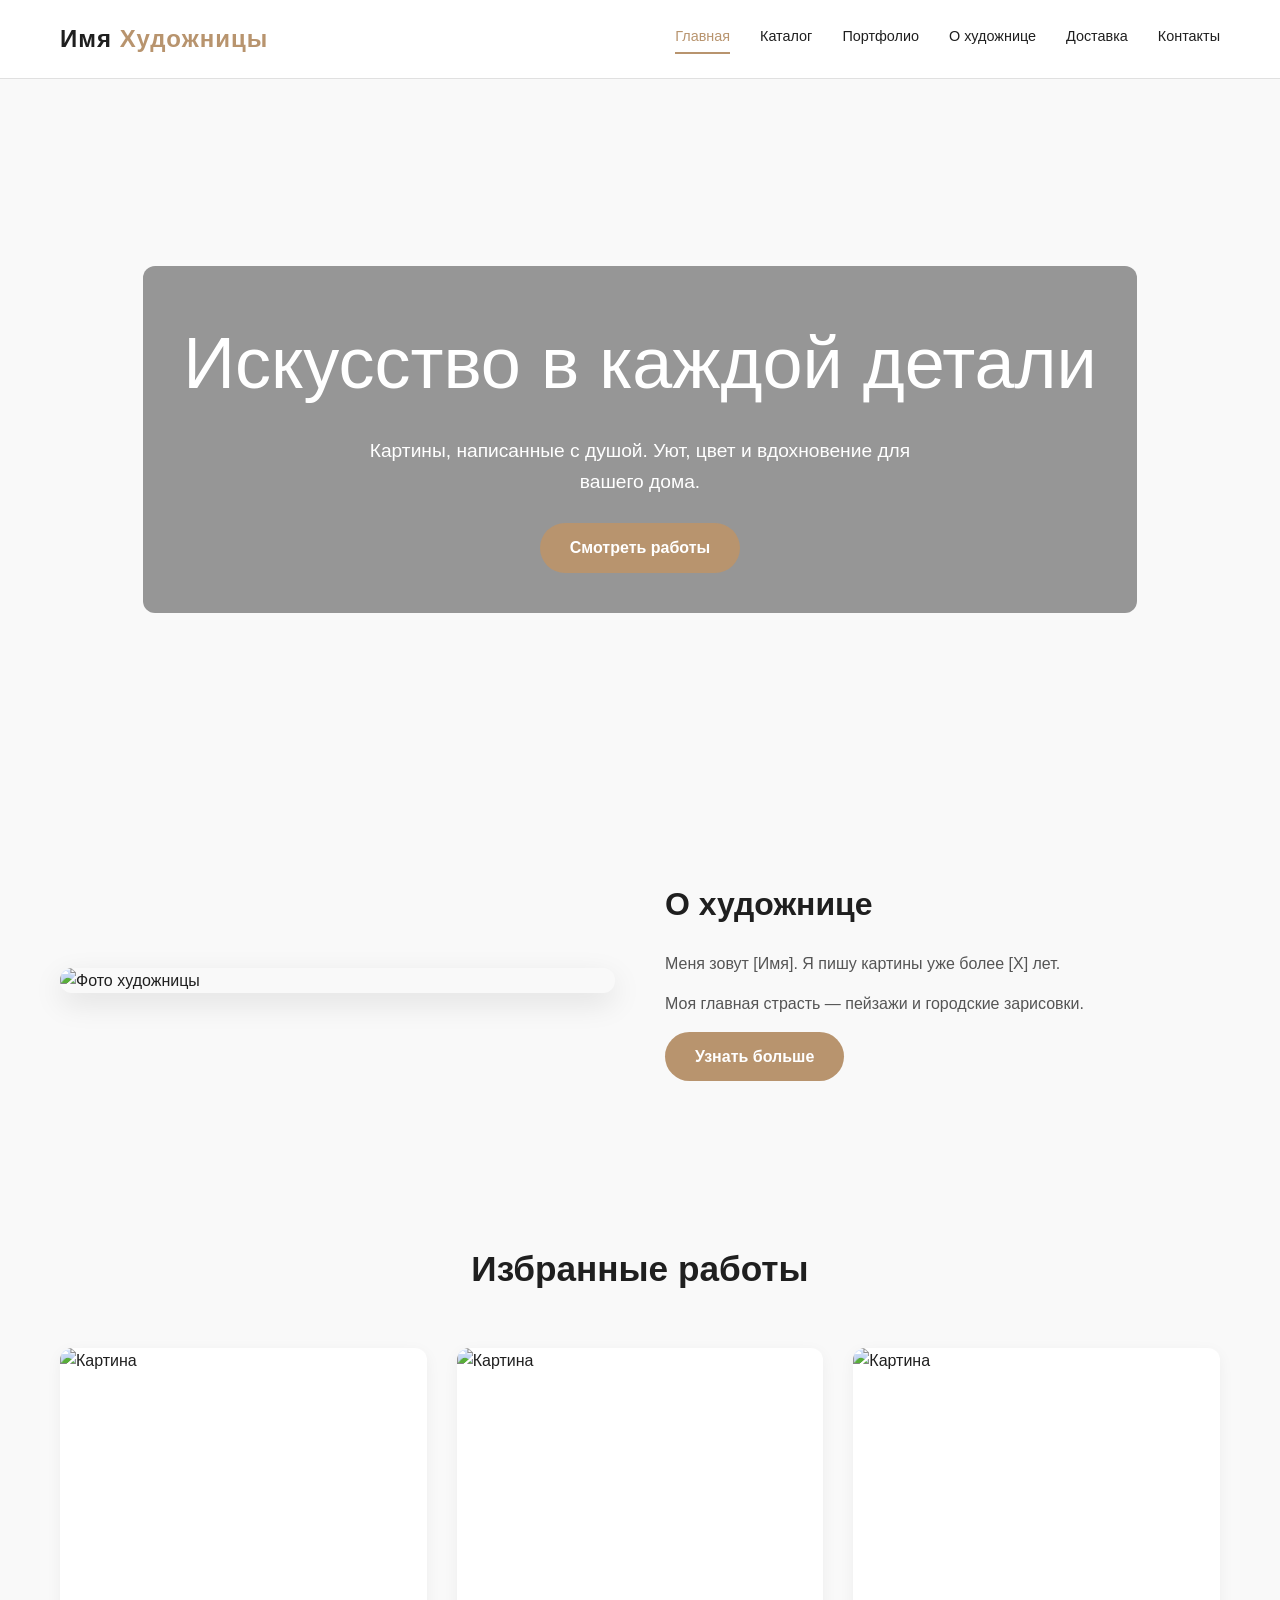
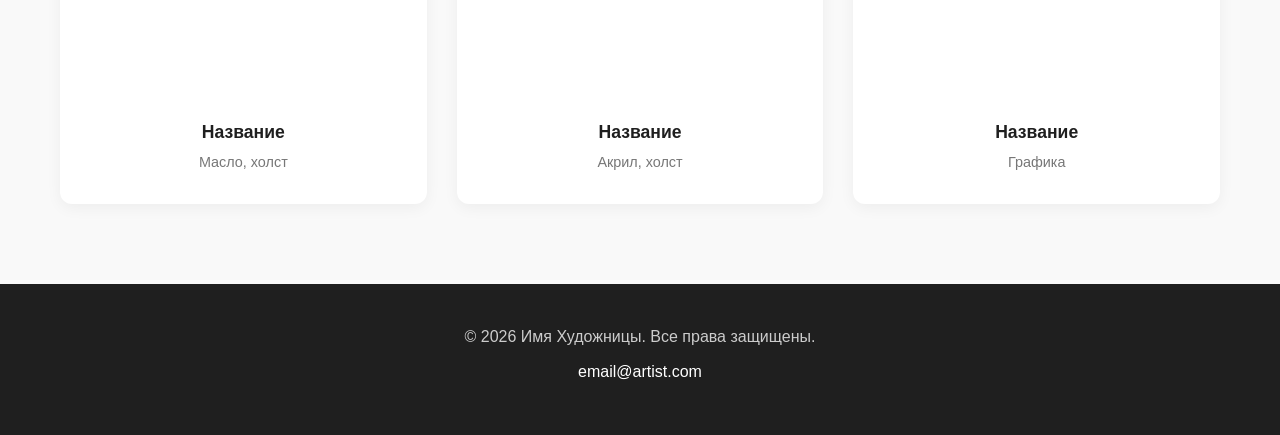
==== index.html @ fec24846 "Add files via upload" ====
<!doctype html>
<html lang="ru">
  <head>
    <meta charset="UTF-8" />
    <meta name="viewport" content="width=device-width, initial-scale=1.0" />
    <title>Художница | Главная</title>
    <!-- Путь к CSS теперь через assets/ -->
    <link rel="stylesheet" href="assets/css/style.css" />
  </head>
  <body>
    <header class="main-header">
      <div class="container main-nav">
        <div class="logo">Имя <span>Художницы</span></div>
        <nav class="nav-links">
          <a href="index.html" class="active">Главная</a>
          <a href="catalog.html">Каталог</a>
          <a href="portfolio.html">Портфолио</a>
          <a href="about.html">О художнице</a>
          <a href="delivery.html">Доставка</a>
          <a href="contacts.html">Контакты</a>
        </nav>
      </div>
    </header>

    <section class="hero">
      <div class="hero-overlay">
        <h1>Искусство в каждой детали</h1>
        <p>
          Картины, написанные с душой. Уют, цвет и вдохновение для вашего дома.
        </p>
        <a href="catalog.html" class="btn">Смотреть работы</a>
      </div>
    </section>

    <section class="about">
      <div class="container about-grid">
        <div class="about-img">
          <!-- Картинка теперь через assets/img/ -->
          <img src="assets/img/artist-photo.jpg" alt="Фото художницы" />
        </div>
        <div class="about-text">
          <h2>О художнице</h2>
          <p>Меня зовут [Имя]. Я пишу картины уже более [X] лет.</p>
          <p>Моя главная страсть — пейзажи и городские зарисовки.</p>
          <a href="about.html" class="btn">Узнать больше</a>
        </div>
      </div>
    </section>

    <section>
      <div class="container">
        <h2 class="section-title">Избранные работы</h2>
        <div class="art-grid">
          <div class="art-card">
            <img src="assets/img/painting-1.jpg" alt="Картина" />
            <div class="art-info">
              <h3>Название</h3>
              <p>Масло, холст</p>
            </div>
          </div>
          <div class="art-card">
            <img src="assets/img/painting-2.jpg" alt="Картина" />
            <div class="art-info">
              <h3>Название</h3>
              <p>Акрил, холст</p>
            </div>
          </div>
          <div class="art-card">
            <img src="assets/img/painting-3.jpg" alt="Картина" />
            <div class="art-info">
              <h3>Название</h3>
              <p>Графика</p>
            </div>
          </div>
        </div>
      </div>
    </section>

    <footer>
      <div class="container">
        <p>&copy; 2026 Имя Художницы. Все права защищены.</p>
        <p><a href="mailto:email@artist.com">email@artist.com</a></p>
      </div>
    </footer>
  </body>
</html>
---- assets/css/style.css ----
/* ========== ГЛОБАЛЬНЫЕ СТИЛИ ========== */
* {
  margin: 0;
  padding: 0;
  box-sizing: border-box;
}

:root {
  --color-dark: #1f1f1f;
  --color-light: #f9f9f9;
  --color-gray: #e0e0e0;
  --color-accent: #b8946e;
  --font-main: 'Montserrat', sans-serif;
}

body {
  font-family: var(--font-main);
  color: var(--color-dark);
  background-color: var(--color-light);
  line-height: 1.6;
}

.container {
  max-width: 1200px;
  margin: 0 auto;
  padding: 0 20px;
}

a {
  text-decoration: none;
  color: inherit;
}

img {
  max-width: 100%;
  display: block;
}

/* ========== ШАПКА ========== */
.main-header {
  background-color: #fff;
  border-bottom: 1px solid var(--color-gray);
  padding: 20px 0;
  position: sticky;
  top: 0;
  z-index: 100;
}

.main-nav {
  display: flex;
  align-items: center;
  justify-content: space-between;
}

.logo {
  font-size: 1.5rem;
  font-weight: 700;
  letter-spacing: 1px;
  color: var(--color-dark);
}

.logo span {
  color: var(--color-accent);
}

.nav-links {
  display: flex;
  gap: 30px;
}

.nav-links a {
  font-weight: 500;
  font-size: 0.9rem;
  transition: color 0.3s;
}

.nav-links a:hover {
  color: var(--color-accent);
}

.nav-links a.active {
  color: var(--color-accent);
  border-bottom: 2px solid var(--color-accent);
  padding-bottom: 4px;
}

/* ========== HERO ========== */
.hero {
  height: 80vh;
  min-height: 500px;
  /* Путь к картинке теперь через ../img/ */
  background-image: url('../img/hero-bg.jpg');
  background-size: cover;
  background-position: center;
  display: flex;
  align-items: center;
  justify-content: center;
  text-align: center;
  color: #fff;
  position: relative;
}

.hero-overlay {
  background: rgba(0, 0, 0, 0.4);
  padding: 40px;
  border-radius: 12px;
}

.hero h1 {
  font-size: clamp(2.5rem, 6vw, 4.5rem);
  margin-bottom: 15px;
  font-weight: 300;
}

.hero p {
  font-size: clamp(1rem, 1.5vw, 1.2rem);
  max-width: 600px;
  margin: 0 auto 25px;
}

.btn {
  display: inline-block;
  padding: 12px 30px;
  background-color: var(--color-accent);
  color: #fff;
  border-radius: 30px;
  font-weight: 600;
  transition: background 0.3s, transform 0.3s;
}

.btn:hover {
  background-color: #a07d5a;
  transform: translateY(-2px);
}

/* ========== СЕТКА КАРТИН ========== */
.art-grid {
  display: grid;
  grid-template-columns: repeat(auto-fit, minmax(280px, 1fr));
  gap: 30px;
}

.art-card {
  background: #fff;
  border-radius: 12px;
  overflow: hidden;
  box-shadow: 0 4px 15px rgba(0,0,0,0.05);
  transition: transform 0.3s, box-shadow 0.3s;
}

.art-card:hover {
  transform: translateY(-5px);
  box-shadow: 0 10px 30px rgba(0,0,0,0.1);
}

.art-card img {
  width: 100%;
  height: 350px;
  object-fit: cover;
  display: block;
}

.art-info {
  padding: 20px;
  text-align: center;
}

.art-info h3 {
  font-size: 1.1rem;
  margin-bottom: 5px;
}

.art-info p {
  color: #777;
  font-size: 0.9rem;
  margin-bottom: 10px;
}

.art-price {
  font-weight: 700;
  color: var(--color-accent);
  font-size: 1.1rem;
  display: block;
}

/* ========== СЕКЦИИ ========== */
section {
  padding: 80px 0;
}

.section-title {
  text-align: center;
  font-size: 2.2rem;
  margin-bottom: 50px;
}

/* ========== О ХУДОЖНИЦЕ ========== */
.about-grid {
  display: grid;
  grid-template-columns: 1fr 1fr;
  gap: 50px;
  align-items: center;
}

.about-img img {
  border-radius: 12px;
  box-shadow: 0 10px 30px rgba(0,0,0,0.1);
}

.about-text h2 {
  font-size: 2rem;
  margin-bottom: 20px;
}

.about-text p {
  color: #555;
  margin-bottom: 15px;
}

/* ========== КАТАЛОГ ========== */
.catalog-header {
  padding: 40px 0;
  background: #fff;
}

.catalog-header h1 {
  text-align: center;
}

.filters {
  display: flex;
  justify-content: center;
  gap: 15px;
  flex-wrap: wrap;
  margin-top: 20px;
}

.filter-btn {
  padding: 8px 20px;
  background: transparent;
  border: 1px solid var(--color-gray);
  border-radius: 20px;
  cursor: pointer;
  transition: all 0.3s;
}

.filter-btn:hover, .filter-btn.active {
  background: var(--color-accent);
  color: #fff;
  border-color: var(--color-accent);
}

/* ========== ФОРМА ========== */
.contact-form {
  max-width: 600px;
  margin: 0 auto;
  display: flex;
  flex-direction: column;
  gap: 15px;
}

.contact-form input,
.contact-form textarea {
  padding: 12px 15px;
  border: 1px solid var(--color-gray);
  border-radius: 8px;
  font-family: inherit;
  font-size: 1rem;
}

.contact-form button {
  border: none;
  cursor: pointer;
}

/* ========== ФУТЕР ========== */
footer {
  background: var(--color-dark);
  color: #ccc;
  padding: 40px 0;
  text-align: center;
}

footer p {
  margin-bottom: 10px;
}

footer a {
  color: #fff;
  transition: color 0.3s;
}

footer a:hover {
  color: var(--color-accent);
}

/* ========== АДАПТИВНОСТЬ ========== */
@media (max-width: 768px) {
  .nav-links {
    gap: 15px;
    flex-wrap: wrap;
    justify-content: center;
  }
  .about-grid {
    grid-template-columns: 1fr;
  }
  .hero {
    height: 60vh;
  }
}
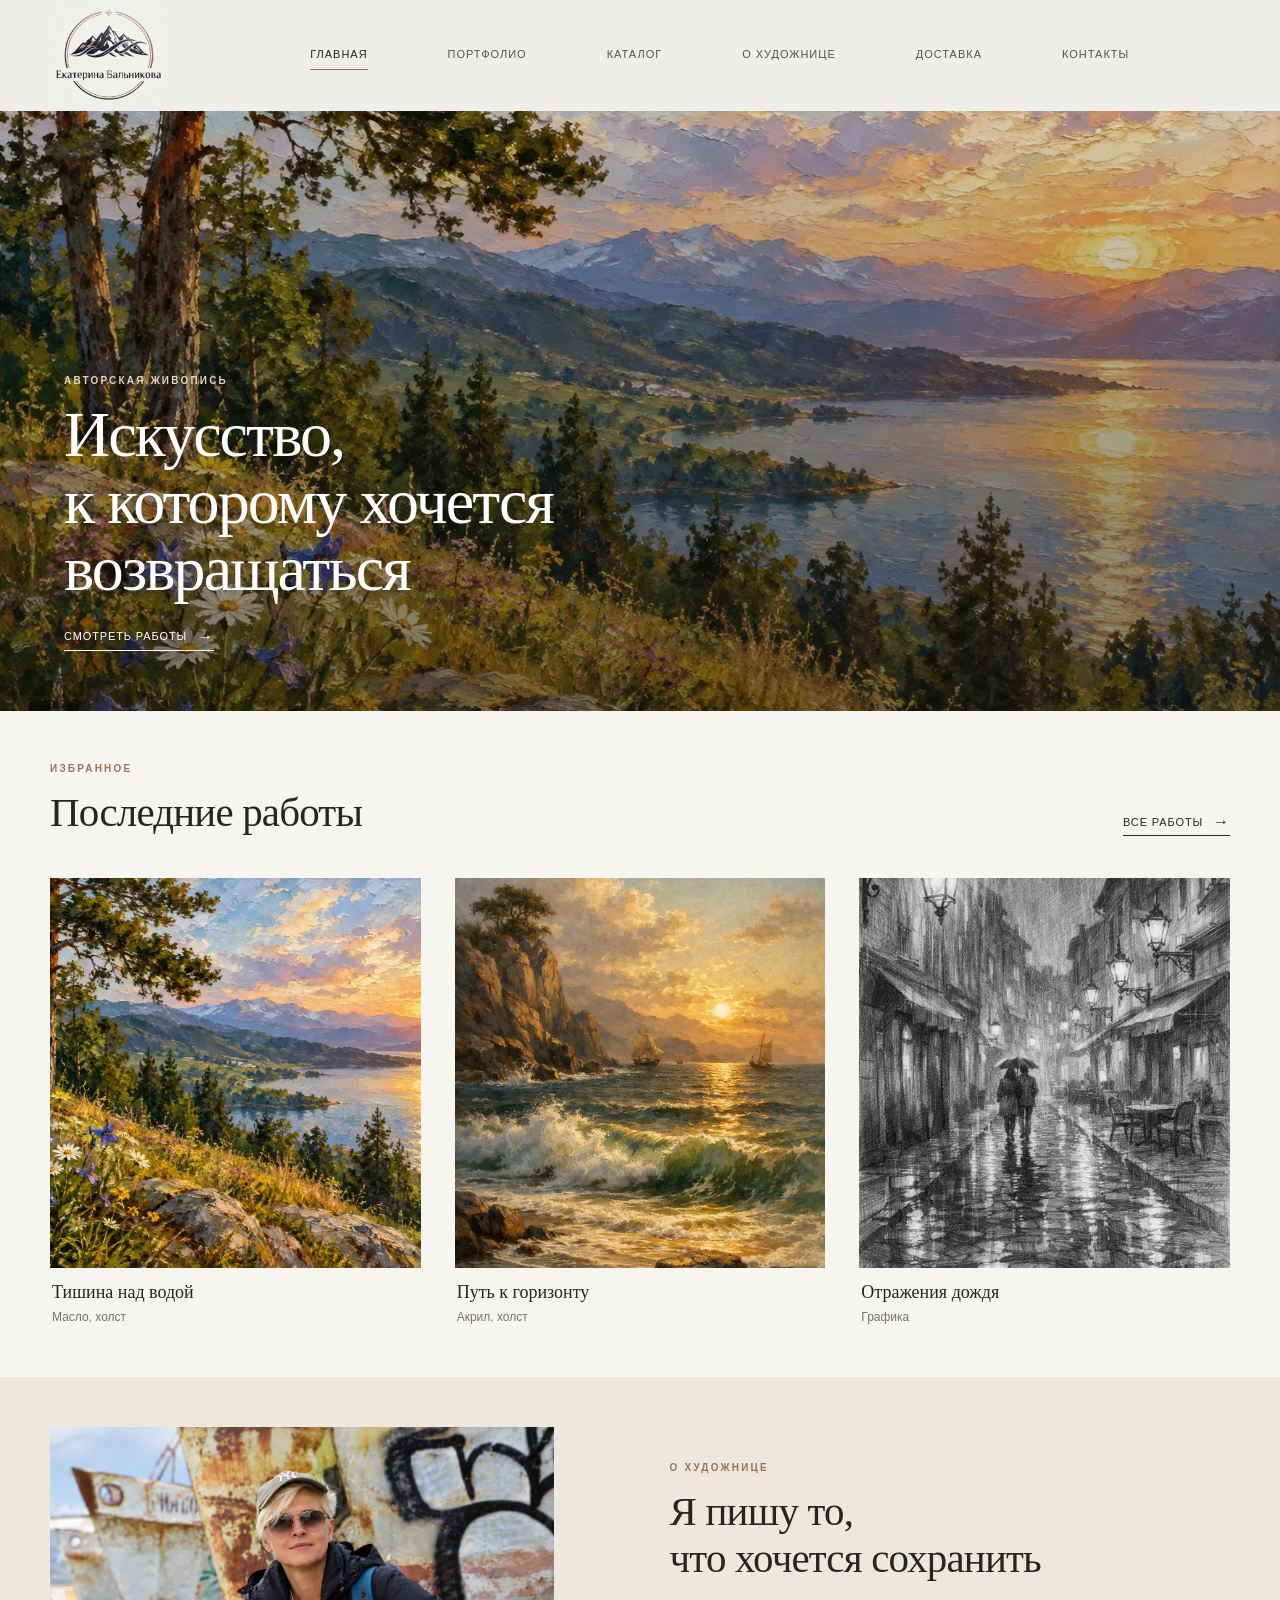
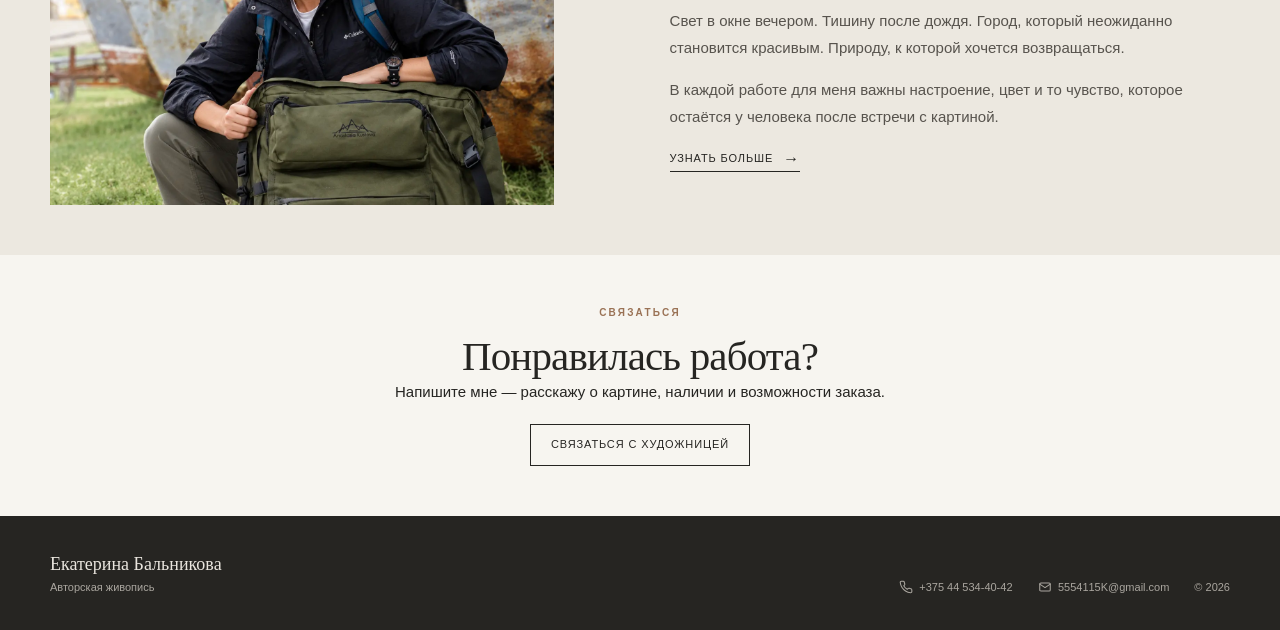
==== commit 5eb228d3: "Add files via upload" ====
--- a/index.html
+++ b/index.html
@@ -3,84 +3,255 @@
   <head>
     <meta charset="UTF-8" />
     <meta name="viewport" content="width=device-width, initial-scale=1.0" />
-    <title>Художница | Главная</title>
-    <!-- Путь к CSS теперь через assets/ -->
+    <meta
+      name="description"
+      content="Авторская живопись — картины, портфолио и работы на заказ."
+    />
+    <title>Екатерина Бальникова — художница</title>
     <link rel="stylesheet" href="assets/css/style.css" />
   </head>
   <body>
-    <header class="main-header">
-      <div class="container main-nav">
-        <div class="logo">Имя <span>Художницы</span></div>
-        <nav class="nav-links">
-          <a href="index.html" class="active">Главная</a>
-          <a href="catalog.html">Каталог</a>
-          <a href="portfolio.html">Портфолио</a>
-          <a href="about.html">О художнице</a>
-          <a href="delivery.html">Доставка</a>
-          <a href="contacts.html">Контакты</a>
+    <header class="site-header">
+      <div class="header-inner">
+        <a class="brand" href="index.html">
+          <img
+            class="brand-logo"
+            src="assets/img/Gemini_Generated.webp"
+            alt="Екатерина Бальникова — художница"
+            width="260"
+            height="56"
+          />
+        </a>
+        <button
+          class="menu-toggle"
+          type="button"
+          aria-label="Открыть меню"
+          aria-expanded="false"
+        >
+          <span></span><span></span>
+        </button>
+        <nav class="main-menu" id="main-menu">
+          <a class="active" href="index.html">Главная</a
+          ><a href="gallery.html">Портфолио</a><a href="catalog.html">Каталог</a
+          ><a href="about.html">О художнице</a
+          ><a href="delivery.html">Доставка</a
+          ><a href="contacts.html">Контакты</a>
         </nav>
       </div>
     </header>
 
-    <section class="hero">
-      <div class="hero-overlay">
-        <h1>Искусство в каждой детали</h1>
-        <p>
-          Картины, написанные с душой. Уют, цвет и вдохновение для вашего дома.
-        </p>
-        <a href="catalog.html" class="btn">Смотреть работы</a>
-      </div>
-    </section>
-
-    <section class="about">
-      <div class="container about-grid">
-        <div class="about-img">
-          <!-- Картинка теперь через assets/img/ -->
-          <img src="assets/img/artist-photo.jpg" alt="Фото художницы" />
-        </div>
-        <div class="about-text">
-          <h2>О художнице</h2>
-          <p>Меня зовут [Имя]. Я пишу картины уже более [X] лет.</p>
-          <p>Моя главная страсть — пейзажи и городские зарисовки.</p>
-          <a href="about.html" class="btn">Узнать больше</a>
-        </div>
-      </div>
-    </section>
-
-    <section>
-      <div class="container">
-        <h2 class="section-title">Избранные работы</h2>
-        <div class="art-grid">
-          <div class="art-card">
-            <img src="assets/img/painting-1.jpg" alt="Картина" />
-            <div class="art-info">
-              <h3>Название</h3>
-              <p>Масло, холст</p>
+    <main>
+      <!-- ===== HERO: полноэкранный слайдер ===== -->
+      <section class="hero-full">
+        <div class="hero-slider">
+          <div class="hero-slide is-active">
+            <img src="assets/img/Picture/1.webp" alt="" />
+          </div>
+          <div class="hero-slide">
+            <img src="assets/img/Picture/2.webp" alt="" />
+          </div>
+          <div class="hero-slide">
+            <img src="assets/img/Picture/3.webp" alt="" />
+          </div>
+          <div class="hero-slide">
+            <img src="assets/img/Picture/4.webp" alt="" />
+          </div>
+
+          <div class="hero-overlay">
+            <p class="eyebrow">Авторская живопись</p>
+            <h1>Искусство,<br />к которому хочется возвращаться</h1>
+            <a class="text-link light" href="catalog.html"
+              >Смотреть работы <span>→</span></a
+            >
+          </div>
+        </div>
+      </section>
+
+      <section class="section">
+        <div class="container">
+          <div class="section-heading">
+            <div>
+              <p class="eyebrow">Избранное</p>
+              <h2>Последние работы</h2>
             </div>
-          </div>
-          <div class="art-card">
-            <img src="assets/img/painting-2.jpg" alt="Картина" />
-            <div class="art-info">
-              <h3>Название</h3>
-              <p>Акрил, холст</p>
-            </div>
-          </div>
-          <div class="art-card">
-            <img src="assets/img/painting-3.jpg" alt="Картина" />
-            <div class="art-info">
-              <h3>Название</h3>
-              <p>Графика</p>
-            </div>
-          </div>
-        </div>
-      </div>
-    </section>
-
-    <footer>
-      <div class="container">
-        <p>&copy; 2026 Имя Художницы. Все права защищены.</p>
-        <p><a href="mailto:email@artist.com">email@artist.com</a></p>
+            <a class="text-link desktop-link" href="gallery.html"
+              >Все работы <span>→</span></a
+            >
+          </div>
+
+          <div class="art-grid">
+            <article class="art-item reveal">
+              <button
+                class="art-image-button"
+                type="button"
+                data-full="assets/img/Picture/1.webp"
+                data-title="Тишина над водой"
+                data-meta="Масло, холст"
+              >
+                <img
+                  src="assets/img/Picture/1.webp"
+                  alt="Тишина над водой — масло, холст"
+                  loading="lazy"
+                />
+                <span class="view-label">Увеличить</span>
+              </button>
+              <div class="art-info">
+                <h3>Тишина над водой</h3>
+                <p>Масло, холст</p>
+              </div>
+            </article>
+
+            <article class="art-item reveal">
+              <button
+                class="art-image-button"
+                type="button"
+                data-full="assets/img/Picture/2.webp"
+                data-title="Путь к горизонту"
+                data-meta="Акрил, холст"
+              >
+                <img
+                  src="assets/img/Picture/2.webp"
+                  alt="Путь к горизонту — акрил, холст"
+                  loading="lazy"
+                />
+                <span class="view-label">Увеличить</span>
+              </button>
+              <div class="art-info">
+                <h3>Путь к горизонту</h3>
+                <p>Акрил, холст</p>
+              </div>
+            </article>
+
+            <article class="art-item reveal">
+              <button
+                class="art-image-button"
+                type="button"
+                data-full="assets/img/Picture/4.webp"
+                data-title="Отражения дождя"
+                data-meta="Графика"
+              >
+                <img
+                  src="assets/img/Picture/4.webp"
+                  alt="Отражения дождя — графика"
+                  loading="lazy"
+                />
+                <span class="view-label">Увеличить</span>
+              </button>
+              <div class="art-info">
+                <h3>Отражения дождя</h3>
+                <p>Графика</p>
+              </div>
+            </article>
+          </div>
+
+          <a class="text-link mobile-link" href="gallery.html"
+            >Все работы <span>→</span></a
+          >
+        </div>
+      </section>
+
+      <section class="section about-section">
+        <div class="container about-layout">
+          <div class="about-photo reveal">
+            <img
+              src="assets/img/Katia/ChatGPT.webp"
+              alt="Екатерина Бальникова"
+              loading="lazy"
+            />
+          </div>
+
+          <div class="about-copy reveal">
+            <p class="eyebrow">О художнице</p>
+            <h2>Я пишу то,<br />что хочется сохранить</h2>
+            <p>
+              Свет в окне вечером. Тишину после дождя. Город, который неожиданно
+              становится красивым. Природу, к которой хочется возвращаться.
+            </p>
+            <p>
+              В каждой работе для меня важны настроение, цвет и то чувство,
+              которое остаётся у человека после встречи с картиной.
+            </p>
+            <a class="text-link" href="about.html"
+              >Узнать больше <span>→</span></a
+            >
+          </div>
+        </div>
+      </section>
+
+      <section class="section contact-section">
+        <div class="container narrow">
+          <p class="eyebrow">Связаться</p>
+          <h2>Понравилась работа?</h2>
+          <p>
+            Напишите мне — расскажу о картине, наличии и возможности заказа.
+          </p>
+          <a class="outline-link" href="contacts.html"
+            >Связаться с художницей</a
+          >
+        </div>
+      </section>
+    </main>
+
+    <footer class="site-footer">
+      <div class="container footer-inner">
+        <div>
+          <div class="footer-name">Екатерина Бальникова</div>
+          <div class="footer-note">Авторская живопись</div>
+        </div>
+        <div class="footer-contact">
+          <a href="tel:+375445344042">
+            <svg
+              viewBox="0 0 24 24"
+              width="14"
+              height="14"
+              fill="none"
+              stroke="currentColor"
+              stroke-width="1.8"
+              stroke-linecap="round"
+              stroke-linejoin="round"
+              aria-hidden="true"
+            >
+              <path
+                d="M22 16.92v3a2 2 0 0 1-2.18 2 19.79 19.79 0 0 1-8.63-3.07 19.5 19.5 0 0 1-6-6 19.79 19.79 0 0 1-3.07-8.67A2 2 0 0 1 4.11 2h3a2 2 0 0 1 2 1.72c.13.96.37 1.9.72 2.81a2 2 0 0 1-.45 2.11L8.09 9.91a16 16 0 0 0 6 6l1.27-1.27a2 2 0 0 1 2.11-.45c.91.35 1.85.59 2.81.72A2 2 0 0 1 22 16.92z"
+              />
+            </svg>
+            +375 44 534-40-42
+          </a>
+          <a href="mailto:5554115K@gmail.com">
+            <svg
+              viewBox="0 0 24 24"
+              width="14"
+              height="14"
+              fill="none"
+              stroke="currentColor"
+              stroke-width="1.8"
+              stroke-linecap="round"
+              stroke-linejoin="round"
+              aria-hidden="true"
+            >
+              <rect x="3" y="5" width="18" height="14" rx="2" />
+              <path d="M3 7l9 6 9-6" />
+            </svg>
+            5554115K@gmail.com
+          </a>
+          <span>© 2026</span>
+        </div>
       </div>
     </footer>
+
+    <div class="lightbox" id="lightbox" aria-hidden="true">
+      <button class="lightbox-close" type="button" aria-label="Закрыть">
+        ×
+      </button>
+      <div class="lightbox-content" role="dialog" aria-modal="true">
+        <img id="lightbox-image" src="" alt="" />
+        <div class="lightbox-caption">
+          <strong id="lightbox-title"></strong>
+          <span id="lightbox-meta"></span>
+        </div>
+      </div>
+    </div>
+
+    <script src="assets/js/script.js"></script>
   </body>
 </html>
--- a/assets/css/style.css
+++ b/assets/css/style.css
@@ -1,310 +1,947 @@
-/* ========== ГЛОБАЛЬНЫЕ СТИЛИ ========== */
-* {
+/* =========================================================
+   САЙТ ХУДОЖНИЦЫ — ЕДИНЫЙ АДАПТИВНЫЙ СТИЛЬ
+========================================================= */
+
+:root {
+  --paper: #f7f5f0;
+  --soft: #ece8e0;
+  --white: #fff;
+  --ink: #262522;
+  --muted: #77736c;
+  --line: #ddd8cf;
+  --accent: #9a7255;
+  --max: 1180px;
+  --serif: Georgia, "Times New Roman", serif;
+  --sans: Arial, Helvetica, sans-serif;
+
+  --header-bg: #efeeea;
+
+  --hover-phone: #1a3a8f;
+  --hover-viber: #665cac;
+  --hover-mail: #b4552f;
+}
+
+*,
+*::before,
+*::after {
   margin: 0;
   padding: 0;
   box-sizing: border-box;
 }
 
-:root {
-  --color-dark: #1f1f1f;
-  --color-light: #f9f9f9;
-  --color-gray: #e0e0e0;
-  --color-accent: #b8946e;
-  --font-main: 'Montserrat', sans-serif;
+html {
+  scroll-behavior: smooth;
 }
 
 body {
-  font-family: var(--font-main);
-  color: var(--color-dark);
-  background-color: var(--color-light);
+  background: var(--paper);
+  color: var(--ink);
+  font-family: var(--sans);
   line-height: 1.6;
+  font-size: 15px;
+  overflow-x: hidden;
+}
+
+body.no-scroll {
+  overflow: hidden;
+}
+
+img {
+  display: block;
+  max-width: 100%;
+}
+
+a {
+  color: inherit;
+  text-decoration: none;
+}
+
+button,
+input,
+textarea {
+  font: inherit;
 }
 
 .container {
-  max-width: 1200px;
+  width: min(calc(100% - 48px), var(--max));
   margin: 0 auto;
-  padding: 0 20px;
-}
-
-a {
-  text-decoration: none;
-  color: inherit;
-}
-
-img {
-  max-width: 100%;
-  display: block;
-}
-
-/* ========== ШАПКА ========== */
-.main-header {
-  background-color: #fff;
-  border-bottom: 1px solid var(--color-gray);
-  padding: 20px 0;
+}
+
+.narrow {
+  max-width: 760px;
+}
+
+/* ===== Header ===== */
+.site-header {
   position: sticky;
   top: 0;
   z-index: 100;
-}
-
-.main-nav {
-  display: flex;
-  align-items: center;
+  background: var(--header-bg);
+  border-bottom: 1px solid transparent;
+  transition: 0.25s ease;
+}
+
+.site-header.scrolled {
+  background: var(--header-bg);
+  border-color: var(--line);
+  box-shadow: 0 1px 12px rgba(0, 0, 0, 0.04);
+}
+
+.header-inner {
+  min-height: 110px;
+  display: flex;
+  align-items: center;
+  gap: 40px;
+  padding: 0 48px;
+}
+
+.brand {
+  display: inline-flex;
+  align-items: center;
+  flex-shrink: 0;
+  line-height: 0;
+}
+
+.brand-logo {
+  display: block;
+  height: 110px;
+  width: auto;
+  max-width: none;
+  object-fit: contain;
+}
+
+.main-menu {
+  display: flex;
+  align-items: center;
+  gap: 80px;
+  margin: 0 auto;
+}
+
+.main-menu a {
+  position: relative;
+  padding: 6px 0;
+  color: #55514b;
+  font-size: 11px;
+  letter-spacing: 0.09em;
+  text-transform: uppercase;
+  white-space: nowrap;
+}
+
+.main-menu a::after {
+  content: "";
+  position: absolute;
+  left: 0;
+  right: 100%;
+  bottom: 0;
+  height: 1px;
+  background: var(--accent);
+  transition: right 0.25s ease;
+}
+
+.main-menu a:hover::after,
+.main-menu a.active::after {
+  right: 0;
+}
+
+.main-menu a:hover,
+.main-menu a.active {
+  color: var(--ink);
+}
+
+.menu-toggle {
+  display: none;
+  border: 0;
+  background: none;
+  cursor: pointer;
+  width: 38px;
+  height: 38px;
+  padding: 8px 3px;
+}
+
+.menu-toggle span {
+  display: block;
+  width: 27px;
+  height: 1px;
+  background: var(--ink);
+  margin: 7px 0;
+  transition:
+    transform 0.3s ease,
+    opacity 0.3s ease;
+}
+
+.menu-toggle.is-active span:nth-child(1) {
+  transform: translateY(8px) rotate(45deg);
+}
+.menu-toggle.is-active span:nth-child(2) {
+  opacity: 0;
+}
+.menu-toggle.is-active span:nth-child(3) {
+  transform: translateY(-8px) rotate(-45deg);
+}
+
+/* Typography & Layout */
+.section {
+  padding: 50px 0;
+}
+
+.eyebrow {
+  margin-bottom: 12px;
+  color: var(--accent);
+  font-size: 10px;
+  font-weight: 700;
+  letter-spacing: 0.22em;
+  text-transform: uppercase;
+}
+
+h1,
+h2,
+h3 {
+  font-weight: 400;
+}
+
+h1,
+h2 {
+  font-family: var(--serif);
+}
+
+h1 {
+  font-size: clamp(36px, 5vw, 62px);
+  line-height: 1.05;
+  letter-spacing: -0.035em;
+}
+
+h2 {
+  font-size: clamp(28px, 3.2vw, 42px);
+  line-height: 1.15;
+  letter-spacing: -0.02em;
+}
+
+.text-link {
+  display: inline-flex;
+  align-items: center;
+  gap: 10px;
+  padding-bottom: 4px;
+  border-bottom: 1px solid var(--ink);
+  font-size: 11px;
+  letter-spacing: 0.08em;
+  text-transform: uppercase;
+  transition: 0.2s ease;
+}
+
+.text-link span {
+  font-size: 16px;
+  line-height: 1;
+}
+
+.text-link:hover {
+  color: var(--accent);
+  border-color: var(--accent);
+  gap: 14px;
+}
+
+.text-link.light {
+  color: #fff;
+  border-color: #fff;
+}
+
+.text-link.light:hover {
+  color: #fff;
+  border-color: #e5d4c5;
+}
+
+.outline-link {
+  display: inline-block;
+  padding: 11px 20px;
+  border: 1px solid var(--ink);
+  background: transparent;
+  font-size: 11px;
+  letter-spacing: 0.08em;
+  text-transform: uppercase;
+  transition: 0.2s ease;
+}
+
+.outline-link:hover {
+  background: var(--ink);
+  color: var(--paper);
+}
+
+/* ===== Hero: полноэкранный слайдер ===== */
+.hero-full {
+  position: relative;
+  height: min(88vh, 600px);
+  min-height: 560px;
+  overflow: hidden;
+  background: #ece8e0;
+}
+
+.hero-slider {
+  position: absolute;
+  inset: 0;
+}
+
+.hero-slide {
+  position: absolute;
+  inset: 0;
+  opacity: 0;
+  transition: opacity 1.2s ease;
+}
+
+.hero-slide.is-active {
+  opacity: 1;
+}
+
+.hero-slide img {
+  width: 100%;
+  height: 100%;
+  object-fit: cover;
+  object-position: center;
+}
+
+.hero-overlay {
+  position: relative;
+  z-index: 2;
+  height: 100%;
+  display: flex;
+  flex-direction: column;
+  justify-content: flex-end;
+  align-items: flex-start;
+  padding: 60px 64px;
+  background: linear-gradient(
+    180deg,
+    rgba(20, 18, 15, 0.15) 0%,
+    rgba(20, 18, 15, 0.55) 100%
+  );
+  color: #fff;
+}
+
+.hero-overlay .eyebrow {
+  color: #e5d4c5;
+}
+
+.hero-overlay h1 {
+  max-width: 720px;
+  margin-bottom: 26px;
+  font-family: var(--serif);
+  font-size: clamp(40px, 5vw, 68px);
+  line-height: 1.05;
+  letter-spacing: -0.03em;
+  color: #fff;
+}
+
+.hero-overlay .text-link.light {
+  color: #fff;
+  border-color: #fff;
+}
+
+.hero-overlay .text-link.light:hover {
+  color: #fff;
+  border-color: #e5d4c5;
+}
+
+/* Page Intro & Grids */
+.page-intro {
+  padding: 72px 0 35px;
+}
+
+.intro-text {
+  max-width: 650px;
+  margin-top: 18px;
+  color: var(--muted);
+}
+
+.section-heading {
+  display: flex;
+  align-items: flex-end;
   justify-content: space-between;
-}
-
-.logo {
-  font-size: 1.5rem;
-  font-weight: 700;
-  letter-spacing: 1px;
-  color: var(--color-dark);
-}
-
-.logo span {
-  color: var(--color-accent);
-}
-
-.nav-links {
-  display: flex;
-  gap: 30px;
-}
-
-.nav-links a {
-  font-weight: 500;
-  font-size: 0.9rem;
-  transition: color 0.3s;
-}
-
-.nav-links a:hover {
-  color: var(--color-accent);
-}
-
-.nav-links a.active {
-  color: var(--color-accent);
-  border-bottom: 2px solid var(--color-accent);
-  padding-bottom: 4px;
-}
-
-/* ========== HERO ========== */
-.hero {
-  height: 80vh;
-  min-height: 500px;
-  /* Путь к картинке теперь через ../img/ */
-  background-image: url('../img/hero-bg.jpg');
-  background-size: cover;
-  background-position: center;
-  display: flex;
+  margin-bottom: 42px;
+}
+
+.art-grid,
+.catalog-grid {
+  display: grid;
+  grid-template-columns: repeat(3, 1fr);
+  gap: 34px;
+}
+
+.art-item,
+.gallery-item,
+.catalog-item {
+  min-width: 0;
+}
+
+.art-image-button {
+  position: relative;
+  display: block;
+  width: 100%;
+  border: 0;
+  padding: 0;
+  background: none;
+  cursor: zoom-in;
+  overflow: hidden;
+}
+
+.art-image-button img {
+  width: 100%;
+  height: 390px;
+  object-fit: cover;
+  transition: transform 0.6s cubic-bezier(0.2, 0.65, 0.25, 1);
+}
+
+.art-image-button:hover img {
+  transform: scale(1.025);
+}
+
+.view-label {
+  position: absolute;
+  right: 14px;
+  bottom: 14px;
+  padding: 6px 9px;
+  background: rgba(255, 255, 255, 0.9);
+  font-size: 9px;
+  letter-spacing: 0.1em;
+  text-transform: uppercase;
+  opacity: 0;
+  transform: translateY(5px);
+  transition: 0.25s ease;
+}
+
+.art-image-button:hover .view-label,
+.art-image-button:focus-visible .view-label {
+  opacity: 1;
+  transform: none;
+}
+
+.art-info,
+.catalog-info {
+  padding: 14px 2px 0;
+}
+
+.art-info h2,
+.art-info h3,
+.catalog-info h2 {
+  font-family: var(--serif);
+  font-size: 18px;
+  line-height: 1.2;
+}
+
+.art-info p,
+.catalog-info p {
+  margin-top: 4px;
+  color: var(--muted);
+  font-size: 12px;
+}
+
+.mobile-link {
+  display: none;
+}
+
+/* Gallery Specific */
+.gallery-grid {
+  display: grid;
+  grid-template-columns: repeat(2, 1fr);
+  gap: 56px 34px;
+}
+
+.gallery-item:nth-child(3) {
+  grid-column: 1 / -1;
+  max-width: 560px;
+}
+
+.gallery-item .art-image-button img {
+  height: 500px;
+  background: #eeeae2;
+}
+
+/* Catalog Specific */
+.catalog-info p {
+  margin: 5px 0 12px;
+}
+
+.catalog-info strong {
+  display: block;
+  margin-bottom: 16px;
+  font-family: var(--serif);
+  font-size: 21px;
+  font-weight: 400;
+}
+
+/* About Section */
+.about-section {
+  background: var(--soft);
+}
+
+.about-layout {
+  display: grid;
+  grid-template-columns: minmax(280px, 0.9fr) minmax(320px, 1fr);
+  gap: clamp(50px, 9vw, 120px);
+  align-items: center;
+}
+
+.about-photo img {
+  width: 100%;
+  max-height: 620px;
+  object-fit: cover;
+}
+
+.about-copy h2 {
+  margin-bottom: 25px;
+}
+
+.about-copy p:not(.eyebrow) {
+  margin-bottom: 15px;
+  color: #57534d;
+  line-height: 1.8;
+}
+
+/* Info & Delivery Grid */
+.info-grid {
+  display: grid;
+  grid-template-columns: repeat(2, 1fr);
+  gap: 1px;
+  background: var(--line);
+  border: 1px solid var(--line);
+}
+
+.info-card {
+  min-height: 240px;
+  padding: 30px;
+  background: var(--paper);
+}
+
+.info-number {
+  display: block;
+  margin-bottom: 30px;
+  color: var(--accent);
+  font-size: 10px;
+  letter-spacing: 0.15em;
+}
+
+.info-card h2 {
+  margin-bottom: 15px;
+  font-size: 28px;
+}
+
+.info-card p {
+  max-width: 470px;
+  color: var(--muted);
+  line-height: 1.75;
+}
+
+.soft-section {
+  background: var(--soft);
+}
+
+/* Contacts Layout */
+.contact-section {
+  text-align: center;
+}
+
+.contact-layout {
+  display: grid;
+  grid-template-columns: 0.8fr 1.2fr;
+  gap: 90px;
+  align-items: start;
+  text-align: left;
+}
+
+.contact-details h2 {
+  margin-bottom: 20px;
+}
+
+.contact-label {
+  margin: 1.5rem 0 0.5rem;
+  color: var(--muted);
+  font-size: 11px;
+  letter-spacing: 0.08em;
+  text-transform: uppercase;
+}
+
+.contact-line {
+  display: flex;
+  align-items: flex-start;
+  gap: 0.75rem;
+  margin: 0 0 1rem;
+  color: inherit;
+  text-decoration: none;
+  transition:
+    color 0.2s ease,
+    transform 0.2s ease;
+}
+
+.contact-line:hover {
+  transform: translateX(3px);
+}
+
+.contact-icon {
+  flex: 0 0 auto;
+  display: inline-flex;
   align-items: center;
   justify-content: center;
-  text-align: center;
-  color: #fff;
-  position: relative;
-}
-
-.hero-overlay {
-  background: rgba(0, 0, 0, 0.4);
-  padding: 40px;
-  border-radius: 12px;
-}
-
-.hero h1 {
-  font-size: clamp(2.5rem, 6vw, 4.5rem);
-  margin-bottom: 15px;
-  font-weight: 300;
-}
-
-.hero p {
-  font-size: clamp(1rem, 1.5vw, 1.2rem);
-  max-width: 600px;
-  margin: 0 auto 25px;
-}
-
-.btn {
-  display: inline-block;
-  padding: 12px 30px;
-  background-color: var(--color-accent);
-  color: #fff;
-  border-radius: 30px;
-  font-weight: 600;
-  transition: background 0.3s, transform 0.3s;
-}
-
-.btn:hover {
-  background-color: #a07d5a;
-  transform: translateY(-2px);
-}
-
-/* ========== СЕТКА КАРТИН ========== */
-.art-grid {
-  display: grid;
-  grid-template-columns: repeat(auto-fit, minmax(280px, 1fr));
-  gap: 30px;
-}
-
-.art-card {
-  background: #fff;
-  border-radius: 12px;
-  overflow: hidden;
-  box-shadow: 0 4px 15px rgba(0,0,0,0.05);
-  transition: transform 0.3s, box-shadow 0.3s;
-}
-
-.art-card:hover {
-  transform: translateY(-5px);
-  box-shadow: 0 10px 30px rgba(0,0,0,0.1);
-}
-
-.art-card img {
-  width: 100%;
-  height: 350px;
-  object-fit: cover;
-  display: block;
-}
-
-.art-info {
-  padding: 20px;
-  text-align: center;
-}
-
-.art-info h3 {
-  font-size: 1.1rem;
-  margin-bottom: 5px;
-}
-
-.art-info p {
-  color: #777;
-  font-size: 0.9rem;
-  margin-bottom: 10px;
-}
-
-.art-price {
-  font-weight: 700;
-  color: var(--color-accent);
-  font-size: 1.1rem;
-  display: block;
-}
-
-/* ========== СЕКЦИИ ========== */
-section {
-  padding: 80px 0;
-}
-
-.section-title {
-  text-align: center;
-  font-size: 2.2rem;
-  margin-bottom: 50px;
-}
-
-/* ========== О ХУДОЖНИЦЕ ========== */
-.about-grid {
-  display: grid;
-  grid-template-columns: 1fr 1fr;
-  gap: 50px;
-  align-items: center;
-}
-
-.about-img img {
-  border-radius: 12px;
-  box-shadow: 0 10px 30px rgba(0,0,0,0.1);
-}
-
-.about-text h2 {
-  font-size: 2rem;
-  margin-bottom: 20px;
-}
-
-.about-text p {
-  color: #555;
-  margin-bottom: 15px;
-}
-
-/* ========== КАТАЛОГ ========== */
-.catalog-header {
-  padding: 40px 0;
-  background: #fff;
-}
-
-.catalog-header h1 {
-  text-align: center;
-}
-
-.filters {
-  display: flex;
-  justify-content: center;
-  gap: 15px;
-  flex-wrap: wrap;
-  margin-top: 20px;
-}
-
-.filter-btn {
-  padding: 8px 20px;
-  background: transparent;
-  border: 1px solid var(--color-gray);
-  border-radius: 20px;
-  cursor: pointer;
-  transition: all 0.3s;
-}
-
-.filter-btn:hover, .filter-btn.active {
-  background: var(--color-accent);
-  color: #fff;
-  border-color: var(--color-accent);
-}
-
-/* ========== ФОРМА ========== */
+  width: 2.25rem;
+  height: 2.25rem;
+  border-radius: 50%;
+  background: rgba(0, 0, 0, 0.05);
+  margin-top: 0.1rem;
+}
+
+.contact-text {
+  display: flex;
+  flex-direction: column;
+}
+
+.contact-value {
+  font-size: 1.05rem;
+  line-height: 1.3;
+  border-bottom: 1px solid currentColor;
+  align-self: flex-start;
+}
+
+.contact-hint {
+  margin-top: 0.2rem;
+  font-size: 0.85rem;
+  color: var(--muted);
+}
+
+.contact-line[href^="tel:"]:hover {
+  color: var(--hover-phone);
+}
+.contact-line[href^="tel:"]:hover .contact-icon {
+  background: var(--hover-phone);
+  color: #fff;
+}
+
+.contact-line[href^="viber:"]:hover {
+  color: var(--hover-viber);
+}
+.contact-line[href^="viber:"]:hover .contact-icon {
+  background: var(--hover-viber);
+  color: #fff;
+}
+
+.contact-line[href^="mailto:"]:hover {
+  color: var(--hover-mail);
+}
+.contact-line[href^="mailto:"]:hover .contact-icon {
+  background: var(--hover-mail);
+  color: #fff;
+}
+
+.contact-list {
+  margin: 0.25rem 0 1.25rem;
+  padding-left: 1.1rem;
+  color: var(--muted);
+}
+
+.contact-list li {
+  margin-bottom: 0.4rem;
+}
+
 .contact-form {
-  max-width: 600px;
-  margin: 0 auto;
   display: flex;
   flex-direction: column;
-  gap: 15px;
+  gap: 18px;
+}
+
+.contact-form label {
+  display: flex;
+  flex-direction: column;
+  gap: 7px;
+  color: var(--muted);
+  font-size: 11px;
+  letter-spacing: 0.05em;
+  text-transform: uppercase;
 }
 
 .contact-form input,
 .contact-form textarea {
-  padding: 12px 15px;
-  border: 1px solid var(--color-gray);
-  border-radius: 8px;
-  font-family: inherit;
-  font-size: 1rem;
-}
-
-.contact-form button {
-  border: none;
+  width: 100%;
+  border: 1px solid var(--line);
+  outline: none;
+  padding: 12px 13px;
+  background: #fff;
+  color: var(--ink);
+  font-size: 14px;
+  text-transform: none;
+}
+
+.contact-form input:focus,
+.contact-form textarea:focus {
+  border-color: var(--accent);
+}
+
+.form-submit {
+  align-self: flex-start;
   cursor: pointer;
 }
 
-/* ========== ФУТЕР ========== */
-footer {
-  background: var(--color-dark);
-  color: #ccc;
-  padding: 40px 0;
-  text-align: center;
-}
-
-footer p {
-  margin-bottom: 10px;
-}
-
-footer a {
-  color: #fff;
-  transition: color 0.3s;
-}
-
-footer a:hover {
-  color: var(--color-accent);
-}
-
-/* ========== АДАПТИВНОСТЬ ========== */
-@media (max-width: 768px) {
-  .nav-links {
-    gap: 15px;
-    flex-wrap: wrap;
-    justify-content: center;
-  }
-  .about-grid {
+/* Отступ у кнопки «Связаться» в блоке "Есть вопросы?" */
+.contact-section .outline-link {
+  margin-top: 20px;
+}
+
+.form-note {
+  min-height: 20px;
+  color: var(--accent);
+  font-size: 12px;
+}
+
+.form-hint,
+.form-privacy {
+  font-size: 0.85rem;
+  color: var(--muted);
+}
+
+/* Footer */
+.site-footer {
+  padding: 34px 0;
+  background: #262522;
+  color: #e9e5de;
+}
+
+.footer-inner {
+  display: flex;
+  justify-content: space-between;
+  align-items: flex-end;
+  gap: 30px;
+}
+
+.footer-name {
+  font-family: var(--serif);
+  font-size: 18px;
+}
+
+.footer-note,
+.footer-contact {
+  color: #aaa69f;
+  font-size: 11px;
+}
+
+.footer-contact {
+  display: flex;
+  gap: 25px;
+  align-items: center;
+}
+
+.footer-contact a {
+  display: inline-flex;
+  align-items: center;
+  gap: 0.4rem;
+  transition: color 0.2s ease;
+}
+
+.footer-contact a:hover {
+  color: #fff;
+}
+
+/* Lightbox */
+.lightbox {
+  position: fixed;
+  inset: 0;
+  z-index: 1000;
+  display: flex;
+  align-items: center;
+  justify-content: center;
+  padding: 35px;
+  background: rgba(24, 23, 21, 0.96);
+  opacity: 0;
+  visibility: hidden;
+  transition: 0.3s ease;
+}
+
+.lightbox.open {
+  opacity: 1;
+  visibility: visible;
+}
+
+.lightbox-content {
+  max-width: min(1100px, 92vw);
+  max-height: 92vh;
+  display: flex;
+  flex-direction: column;
+  align-items: center;
+}
+
+.lightbox-content img {
+  max-width: 100%;
+  max-height: 82vh;
+  width: auto;
+  height: auto;
+  object-fit: contain;
+}
+
+.lightbox-caption {
+  display: flex;
+  align-items: center;
+  gap: 18px;
+  margin-top: 12px;
+  color: #eee;
+  font-size: 12px;
+}
+
+.lightbox-caption span {
+  color: #aaa;
+}
+
+.lightbox-close {
+  position: absolute;
+  top: 16px;
+  right: 22px;
+  width: 42px;
+  height: 42px;
+  border: 0;
+  background: transparent;
+  color: #fff;
+  font-size: 34px;
+  cursor: pointer;
+}
+
+/* Reveal Animation */
+.reveal {
+  opacity: 0;
+  transform: translateY(16px);
+  transition:
+    opacity 0.6s ease,
+    transform 0.6s ease;
+}
+
+.reveal.visible {
+  opacity: 1;
+  transform: none;
+}
+
+/* =========================================================
+   АДАПТИВНОСТЬ
+========================================================= */
+
+@media (max-width: 900px) {
+  .header-inner {
+    min-height: 96px;
+    padding: 0 32px;
+  }
+  .brand-logo {
+    height: 64px;
+  }
+  .main-menu {
+    gap: 18px;
+  }
+
+  .hero-full {
+    height: 78vh;
+    min-height: 520px;
+  }
+  .hero-overlay {
+    padding: 40px 32px;
+  }
+  .hero-overlay h1 {
+    font-size: clamp(34px, 5.4vw, 54px);
+  }
+}
+
+@media (max-width: 700px) {
+  .container {
+    width: min(calc(100% - 32px), var(--max));
+  }
+  .header-inner {
+    min-height: 80px;
+    padding: 0 16px;
+  }
+  .brand-logo {
+    height: 44px;
+  }
+
+  .menu-toggle {
+    display: block;
+    z-index: 102;
+  }
+  .main-menu {
+    position: fixed;
+    inset: 80px 0 0;
+    z-index: 101;
+    padding: 32px 24px;
+    background: var(--header-bg);
+    border-top: 1px solid var(--line);
+    flex-direction: column;
+    align-items: flex-start;
+    gap: 20px;
+    margin-left: 0;
+    transform: translateX(100%);
+    transition: transform 0.3s ease;
+  }
+  .main-menu.open {
+    transform: translateX(0);
+  }
+  .main-menu a {
+    font-size: 14px;
+  }
+
+  .hero-full {
+    height: 70vh;
+    min-height: 460px;
+  }
+  .hero-overlay {
+    padding: 32px 20px;
+  }
+  .hero-overlay h1 {
+    font-size: clamp(28px, 8vw, 44px);
+  }
+
+  .art-grid,
+  .catalog-grid,
+  .gallery-grid {
     grid-template-columns: 1fr;
-  }
-  .hero {
-    height: 60vh;
-  }
-}+    gap: 40px;
+  }
+  .gallery-item:nth-child(3) {
+    grid-column: auto;
+    max-width: none;
+  }
+  .desktop-link {
+    display: none;
+  }
+  .mobile-link {
+    display: inline-flex;
+    margin-top: 34px;
+  }
+
+  .about-layout,
+  .contact-layout {
+    grid-template-columns: 1fr;
+    gap: 40px;
+  }
+  .about-photo img {
+    max-height: 500px;
+  }
+
+  .info-grid {
+    grid-template-columns: 1fr;
+  }
+  .info-card {
+    min-height: auto;
+    padding: 26px;
+  }
+
+  .footer-inner {
+    flex-direction: column;
+    align-items: flex-start;
+  }
+  .footer-contact {
+    flex-direction: column;
+    gap: 8px;
+    align-items: flex-start;
+  }
+
+  .lightbox {
+    padding: 18px;
+  }
+  .lightbox-content img {
+    max-height: 78vh;
+  }
+  .lightbox-caption {
+    flex-direction: column;
+    gap: 2px;
+  }
+  .form-submit {
+    align-self: stretch;
+    text-align: center;
+  }
+}
